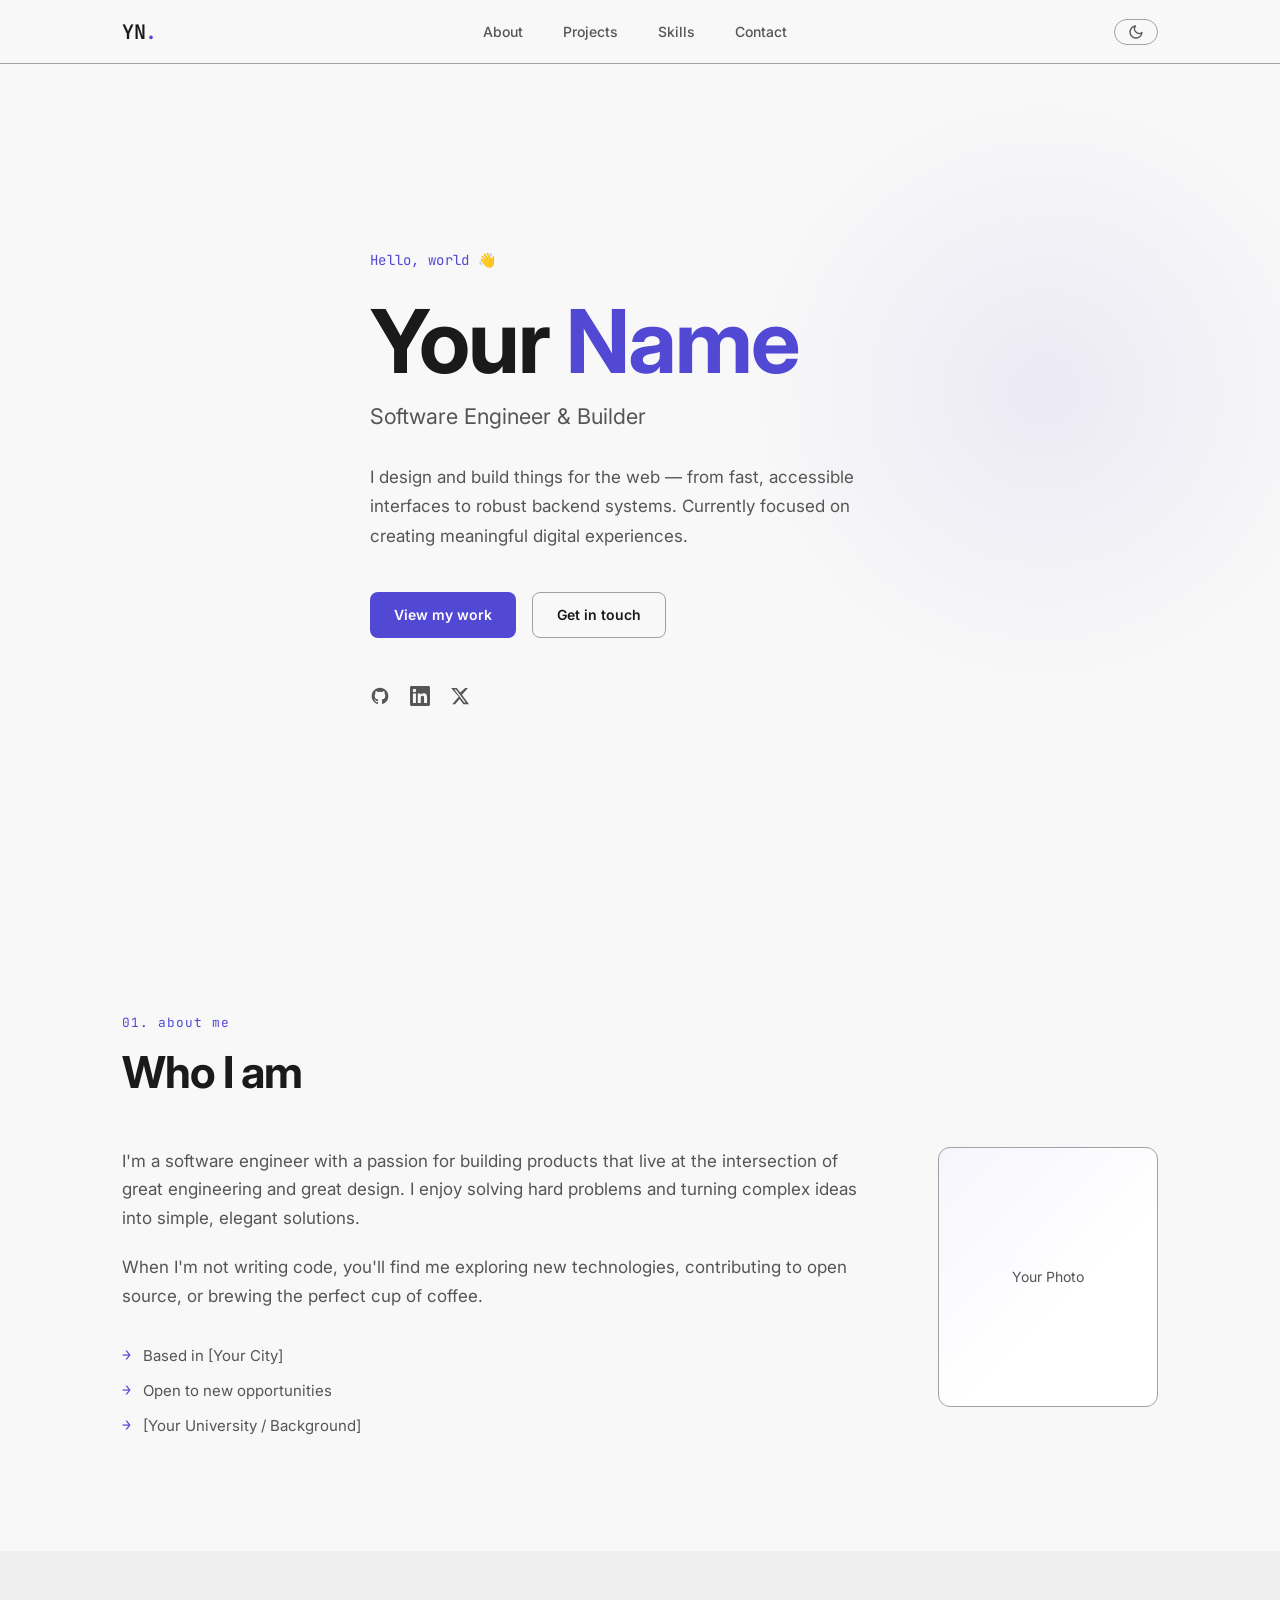
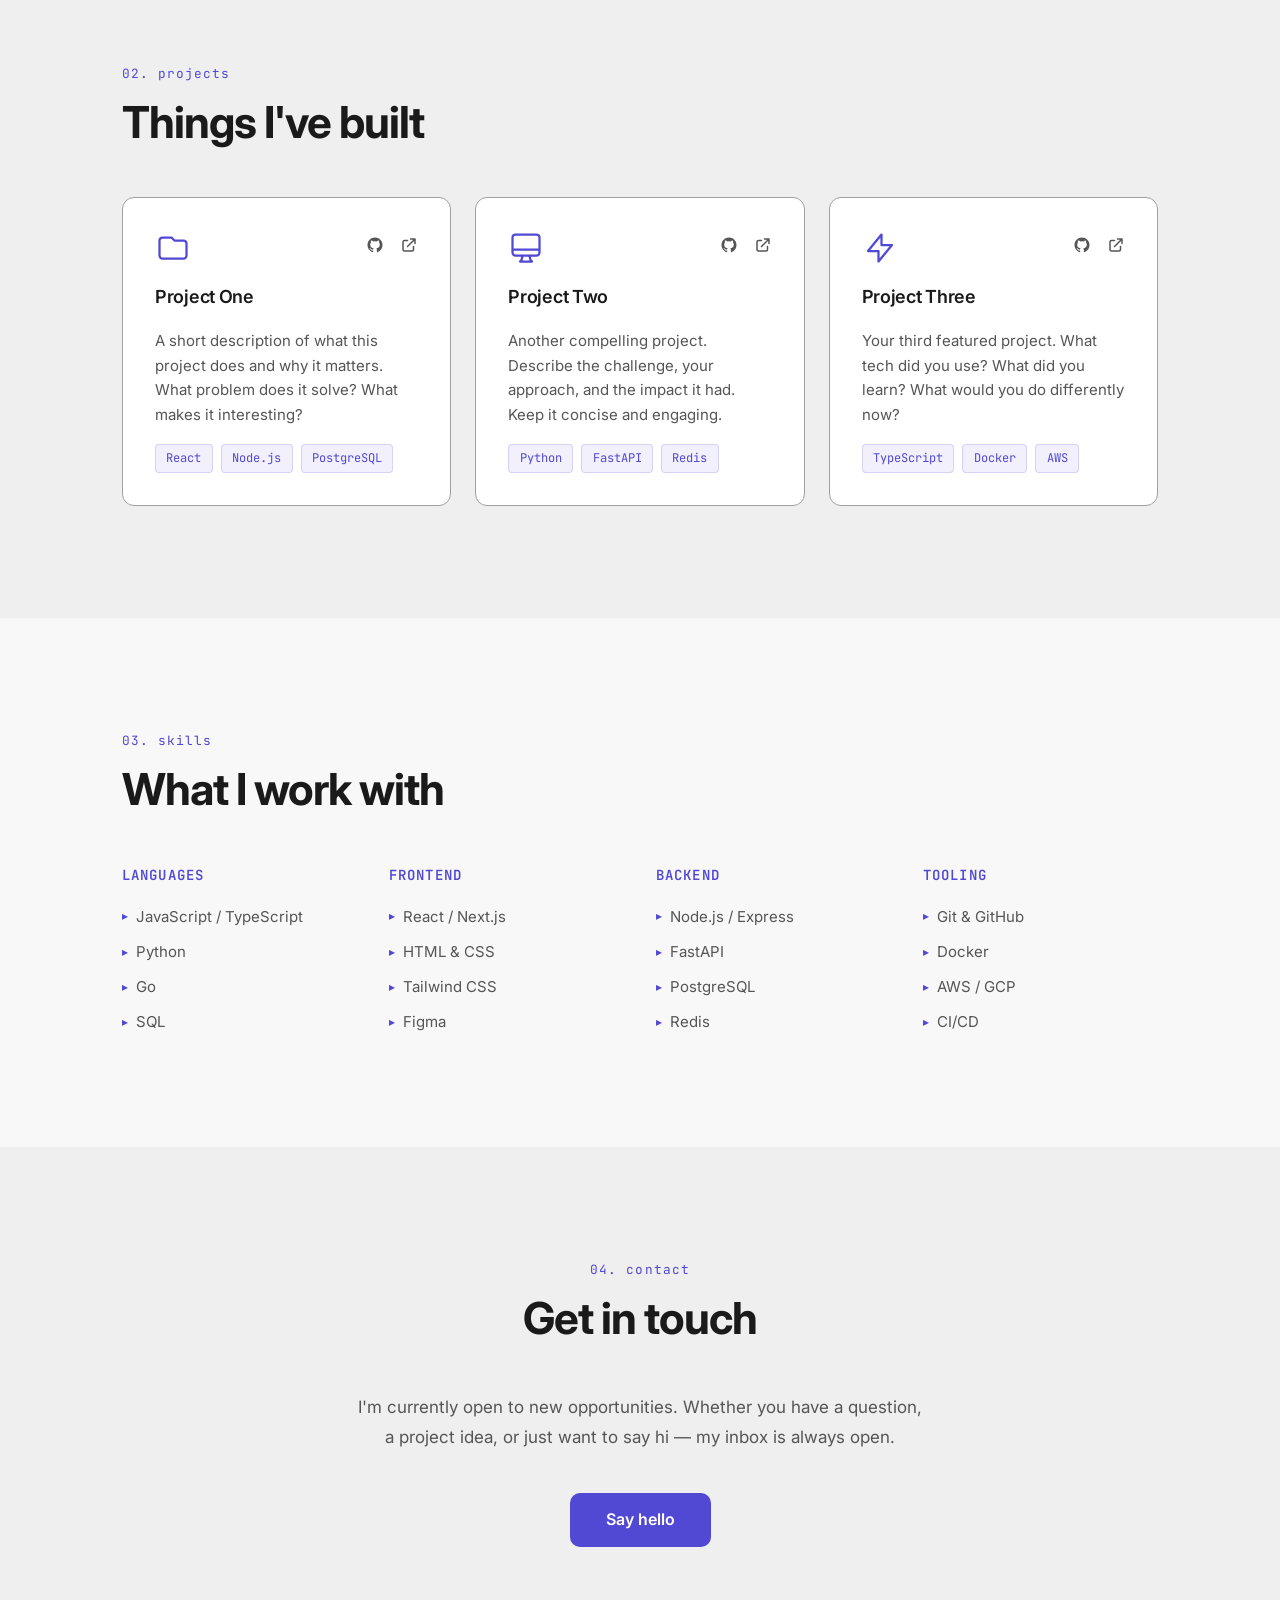
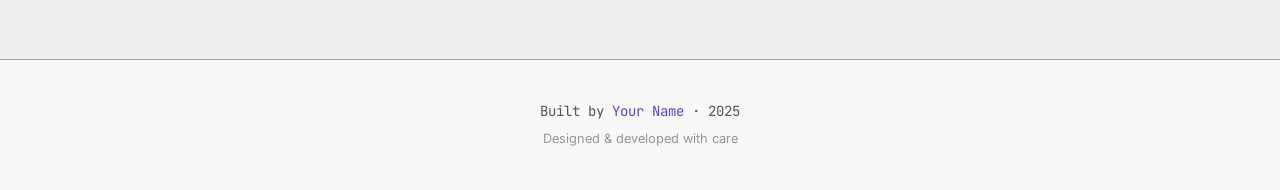
==== index.html @ ca1257da "1st commit dark lighth mode" ====
<!DOCTYPE html>
<html lang="en">
<head>
  <meta charset="UTF-8" />
  <meta name="viewport" content="width=device-width, initial-scale=1.0" />
  <title>Your Name — Portfolio</title>
  <link rel="preconnect" href="https://fonts.googleapis.com" />
  <link rel="preconnect" href="https://fonts.gstatic.com" crossorigin />
  <link href="https://fonts.googleapis.com/css2?family=Inter:wght@300;400;500;600;700&family=JetBrains+Mono:wght@400;500&display=swap" rel="stylesheet" />
  <script>
    (function() {
      var s = localStorage.getItem('theme');
      var p = s ? s : (window.matchMedia('(prefers-color-scheme: light)').matches ? 'light' : 'dark');
      if (p === 'light') document.documentElement.setAttribute('data-theme', 'light');
    })();
  </script>
  <link rel="stylesheet" href="style.css" />
</head>
<body>

  <!-- Navigation -->
  <nav class="nav">
    <div class="nav-inner">
      <a href="#" class="nav-logo">YN<span class="accent">.</span></a>
      <ul class="nav-links">
        <li><a href="#about">About</a></li>
        <li><a href="#projects">Projects</a></li>
        <li><a href="#skills">Skills</a></li>
        <li><a href="#contact">Contact</a></li>
      </ul>
      <button class="theme-toggle" id="theme-toggle" aria-label="Toggle color theme" aria-pressed="false">
        <svg class="icon-sun" viewBox="0 0 24 24" fill="none" stroke="currentColor" stroke-width="2" stroke-linecap="round" stroke-linejoin="round" aria-hidden="true">
          <circle cx="12" cy="12" r="5"/>
          <line x1="12" y1="1" x2="12" y2="3"/>
          <line x1="12" y1="21" x2="12" y2="23"/>
          <line x1="4.22" y1="4.22" x2="5.64" y2="5.64"/>
          <line x1="18.36" y1="18.36" x2="19.78" y2="19.78"/>
          <line x1="1" y1="12" x2="3" y2="12"/>
          <line x1="21" y1="12" x2="23" y2="12"/>
          <line x1="4.22" y1="19.78" x2="5.64" y2="18.36"/>
          <line x1="18.36" y1="5.64" x2="19.78" y2="4.22"/>
        </svg>
        <svg class="icon-moon" viewBox="0 0 24 24" fill="none" stroke="currentColor" stroke-width="2" stroke-linecap="round" stroke-linejoin="round" aria-hidden="true">
          <path d="M21 12.79A9 9 0 1 1 11.21 3 7 7 0 0 0 21 12.79z"/>
        </svg>
      </button>
      <button class="nav-toggle" aria-label="Toggle menu">
        <span></span><span></span><span></span>
      </button>
    </div>
  </nav>

  <!-- Hero -->
  <section class="hero" id="home">
    <div class="hero-inner">
      <p class="hero-tag mono">Hello, world 👋</p>
      <h1 class="hero-name">Your <span class="accent">Name</span></h1>
      <p class="hero-title">Software Engineer &amp; Builder</p>
      <p class="hero-desc">
        I design and build things for the web — from fast, accessible interfaces
        to robust backend systems. Currently focused on creating meaningful
        digital experiences.
      </p>
      <div class="hero-cta">
        <a href="#projects" class="btn btn-primary">View my work</a>
        <a href="#contact" class="btn btn-ghost">Get in touch</a>
      </div>
      <div class="hero-socials">
        <a href="#" aria-label="GitHub" class="social-link">
          <svg viewBox="0 0 24 24" fill="currentColor" width="20" height="20"><path d="M12 2C6.477 2 2 6.484 2 12.017c0 4.425 2.865 8.18 6.839 9.504.5.092.682-.217.682-.483 0-.237-.008-.868-.013-1.703-2.782.605-3.369-1.343-3.369-1.343-.454-1.158-1.11-1.466-1.11-1.466-.908-.62.069-.608.069-.608 1.003.07 1.531 1.032 1.531 1.032.892 1.53 2.341 1.088 2.91.832.092-.647.35-1.088.636-1.338-2.22-.253-4.555-1.113-4.555-4.951 0-1.093.39-1.988 1.029-2.688-.103-.253-.446-1.272.098-2.65 0 0 .84-.27 2.75 1.026A9.564 9.564 0 0 1 12 6.844a9.59 9.59 0 0 1 2.504.337c1.909-1.296 2.747-1.027 2.747-1.027.546 1.379.202 2.398.1 2.651.64.7 1.028 1.595 1.028 2.688 0 3.848-2.339 4.695-4.566 4.943.359.309.678.92.678 1.855 0 1.338-.012 2.419-.012 2.747 0 .268.18.58.688.482A10.02 10.02 0 0 0 22 12.017C22 6.484 17.522 2 12 2z"/></svg>
        </a>
        <a href="#" aria-label="LinkedIn" class="social-link">
          <svg viewBox="0 0 24 24" fill="currentColor" width="20" height="20"><path d="M20.447 20.452h-3.554v-5.569c0-1.328-.027-3.037-1.852-3.037-1.853 0-2.136 1.445-2.136 2.939v5.667H9.351V9h3.414v1.561h.046c.477-.9 1.637-1.85 3.37-1.85 3.601 0 4.267 2.37 4.267 5.455v6.286zM5.337 7.433a2.062 2.062 0 0 1-2.063-2.065 2.064 2.064 0 1 1 2.063 2.065zm1.782 13.019H3.555V9h3.564v11.452zM22.225 0H1.771C.792 0 0 .774 0 1.729v20.542C0 23.227.792 24 1.771 24h20.451C23.2 24 24 23.227 24 22.271V1.729C24 .774 23.2 0 22.222 0h.003z"/></svg>
        </a>
        <a href="#" aria-label="Twitter / X" class="social-link">
          <svg viewBox="0 0 24 24" fill="currentColor" width="20" height="20"><path d="M18.244 2.25h3.308l-7.227 8.26 8.502 11.24H16.17l-4.714-6.231-5.401 6.231H2.744l7.73-8.835L1.254 2.25H8.08l4.259 5.63 5.905-5.63zm-1.161 17.52h1.833L7.084 4.126H5.117z"/></svg>
        </a>
      </div>
    </div>
    <div class="hero-blob" aria-hidden="true"></div>
  </section>

  <!-- About -->
  <section class="section" id="about">
    <div class="container">
      <p class="section-tag mono">01. about me</p>
      <h2 class="section-title">Who I am</h2>
      <div class="about-grid">
        <div class="about-text">
          <p>
            I'm a software engineer with a passion for building products that
            live at the intersection of great engineering and great design.
            I enjoy solving hard problems and turning complex ideas into simple,
            elegant solutions.
          </p>
          <p>
            When I'm not writing code, you'll find me exploring new technologies,
            contributing to open source, or brewing the perfect cup of coffee.
          </p>
          <ul class="about-facts">
            <li><span class="accent mono">→</span> Based in [Your City]</li>
            <li><span class="accent mono">→</span> Open to new opportunities</li>
            <li><span class="accent mono">→</span> [Your University / Background]</li>
          </ul>
        </div>
        <div class="about-image-wrap">
          <div class="about-image-placeholder">
            <span>Your Photo</span>
          </div>
        </div>
      </div>
    </div>
  </section>

  <!-- Projects -->
  <section class="section section-alt" id="projects">
    <div class="container">
      <p class="section-tag mono">02. projects</p>
      <h2 class="section-title">Things I've built</h2>
      <div class="projects-grid">

        <article class="project-card">
          <div class="project-card-header">
            <svg class="project-icon" viewBox="0 0 24 24" fill="none" stroke="currentColor" stroke-width="1.5"><path stroke-linecap="round" stroke-linejoin="round" d="M3 7v10a2 2 0 002 2h14a2 2 0 002-2V9a2 2 0 00-2-2h-6l-2-2H5a2 2 0 00-2 2z"/></svg>
            <div class="project-links">
              <a href="#" aria-label="Source code" class="icon-link">
                <svg viewBox="0 0 24 24" fill="currentColor" width="18" height="18"><path d="M12 2C6.477 2 2 6.484 2 12.017c0 4.425 2.865 8.18 6.839 9.504.5.092.682-.217.682-.483 0-.237-.008-.868-.013-1.703-2.782.605-3.369-1.343-3.369-1.343-.454-1.158-1.11-1.466-1.11-1.466-.908-.62.069-.608.069-.608 1.003.07 1.531 1.032 1.531 1.032.892 1.53 2.341 1.088 2.91.832.092-.647.35-1.088.636-1.338-2.22-.253-4.555-1.113-4.555-4.951 0-1.093.39-1.988 1.029-2.688-.103-.253-.446-1.272.098-2.65 0 0 .84-.27 2.75 1.026A9.564 9.564 0 0 1 12 6.844a9.59 9.59 0 0 1 2.504.337c1.909-1.296 2.747-1.027 2.747-1.027.546 1.379.202 2.398.1 2.651.64.7 1.028 1.595 1.028 2.688 0 3.848-2.339 4.695-4.566 4.943.359.309.678.92.678 1.855 0 1.338-.012 2.419-.012 2.747 0 .268.18.58.688.482A10.02 10.02 0 0 0 22 12.017C22 6.484 17.522 2 12 2z"/></svg>
              </a>
              <a href="#" aria-label="Live demo" class="icon-link">
                <svg viewBox="0 0 24 24" fill="none" stroke="currentColor" stroke-width="2" width="18" height="18"><path stroke-linecap="round" stroke-linejoin="round" d="M10 6H6a2 2 0 00-2 2v10a2 2 0 002 2h10a2 2 0 002-2v-4M14 4h6m0 0v6m0-6L10 14"/></svg>
              </a>
            </div>
          </div>
          <h3 class="project-title">Project One</h3>
          <p class="project-desc">
            A short description of what this project does and why it matters.
            What problem does it solve? What makes it interesting?
          </p>
          <ul class="project-tags">
            <li>React</li><li>Node.js</li><li>PostgreSQL</li>
          </ul>
        </article>

        <article class="project-card">
          <div class="project-card-header">
            <svg class="project-icon" viewBox="0 0 24 24" fill="none" stroke="currentColor" stroke-width="1.5"><path stroke-linecap="round" stroke-linejoin="round" d="M9.75 17L9 20l-1 1h8l-1-1-.75-3M3 13h18M5 17h14a2 2 0 002-2V5a2 2 0 00-2-2H5a2 2 0 00-2 2v10a2 2 0 002 2z"/></svg>
            <div class="project-links">
              <a href="#" aria-label="Source code" class="icon-link">
                <svg viewBox="0 0 24 24" fill="currentColor" width="18" height="18"><path d="M12 2C6.477 2 2 6.484 2 12.017c0 4.425 2.865 8.18 6.839 9.504.5.092.682-.217.682-.483 0-.237-.008-.868-.013-1.703-2.782.605-3.369-1.343-3.369-1.343-.454-1.158-1.11-1.466-1.11-1.466-.908-.62.069-.608.069-.608 1.003.07 1.531 1.032 1.531 1.032.892 1.53 2.341 1.088 2.91.832.092-.647.35-1.088.636-1.338-2.22-.253-4.555-1.113-4.555-4.951 0-1.093.39-1.988 1.029-2.688-.103-.253-.446-1.272.098-2.65 0 0 .84-.27 2.75 1.026A9.564 9.564 0 0 1 12 6.844a9.59 9.59 0 0 1 2.504.337c1.909-1.296 2.747-1.027 2.747-1.027.546 1.379.202 2.398.1 2.651.64.7 1.028 1.595 1.028 2.688 0 3.848-2.339 4.695-4.566 4.943.359.309.678.92.678 1.855 0 1.338-.012 2.419-.012 2.747 0 .268.18.58.688.482A10.02 10.02 0 0 0 22 12.017C22 6.484 17.522 2 12 2z"/></svg>
              </a>
              <a href="#" aria-label="Live demo" class="icon-link">
                <svg viewBox="0 0 24 24" fill="none" stroke="currentColor" stroke-width="2" width="18" height="18"><path stroke-linecap="round" stroke-linejoin="round" d="M10 6H6a2 2 0 00-2 2v10a2 2 0 002 2h10a2 2 0 002-2v-4M14 4h6m0 0v6m0-6L10 14"/></svg>
              </a>
            </div>
          </div>
          <h3 class="project-title">Project Two</h3>
          <p class="project-desc">
            Another compelling project. Describe the challenge, your approach,
            and the impact it had. Keep it concise and engaging.
          </p>
          <ul class="project-tags">
            <li>Python</li><li>FastAPI</li><li>Redis</li>
          </ul>
        </article>

        <article class="project-card">
          <div class="project-card-header">
            <svg class="project-icon" viewBox="0 0 24 24" fill="none" stroke="currentColor" stroke-width="1.5"><path stroke-linecap="round" stroke-linejoin="round" d="M13 10V3L4 14h7v7l9-11h-7z"/></svg>
            <div class="project-links">
              <a href="#" aria-label="Source code" class="icon-link">
                <svg viewBox="0 0 24 24" fill="currentColor" width="18" height="18"><path d="M12 2C6.477 2 2 6.484 2 12.017c0 4.425 2.865 8.18 6.839 9.504.5.092.682-.217.682-.483 0-.237-.008-.868-.013-1.703-2.782.605-3.369-1.343-3.369-1.343-.454-1.158-1.11-1.466-1.11-1.466-.908-.62.069-.608.069-.608 1.003.07 1.531 1.032 1.531 1.032.892 1.53 2.341 1.088 2.91.832.092-.647.35-1.088.636-1.338-2.22-.253-4.555-1.113-4.555-4.951 0-1.093.39-1.988 1.029-2.688-.103-.253-.446-1.272.098-2.65 0 0 .84-.27 2.75 1.026A9.564 9.564 0 0 1 12 6.844a9.59 9.59 0 0 1 2.504.337c1.909-1.296 2.747-1.027 2.747-1.027.546 1.379.202 2.398.1 2.651.64.7 1.028 1.595 1.028 2.688 0 3.848-2.339 4.695-4.566 4.943.359.309.678.92.678 1.855 0 1.338-.012 2.419-.012 2.747 0 .268.18.58.688.482A10.02 10.02 0 0 0 22 12.017C22 6.484 17.522 2 12 2z"/></svg>
              </a>
              <a href="#" aria-label="Live demo" class="icon-link">
                <svg viewBox="0 0 24 24" fill="none" stroke="currentColor" stroke-width="2" width="18" height="18"><path stroke-linecap="round" stroke-linejoin="round" d="M10 6H6a2 2 0 00-2 2v10a2 2 0 002 2h10a2 2 0 002-2v-4M14 4h6m0 0v6m0-6L10 14"/></svg>
              </a>
            </div>
          </div>
          <h3 class="project-title">Project Three</h3>
          <p class="project-desc">
            Your third featured project. What tech did you use? What did you
            learn? What would you do differently now?
          </p>
          <ul class="project-tags">
            <li>TypeScript</li><li>Docker</li><li>AWS</li>
          </ul>
        </article>

      </div>
    </div>
  </section>

  <!-- Skills -->
  <section class="section" id="skills">
    <div class="container">
      <p class="section-tag mono">03. skills</p>
      <h2 class="section-title">What I work with</h2>
      <div class="skills-grid">
        <div class="skill-group">
          <h3 class="skill-group-title">Languages</h3>
          <ul class="skill-list">
            <li>JavaScript / TypeScript</li>
            <li>Python</li>
            <li>Go</li>
            <li>SQL</li>
          </ul>
        </div>
        <div class="skill-group">
          <h3 class="skill-group-title">Frontend</h3>
          <ul class="skill-list">
            <li>React / Next.js</li>
            <li>HTML &amp; CSS</li>
            <li>Tailwind CSS</li>
            <li>Figma</li>
          </ul>
        </div>
        <div class="skill-group">
          <h3 class="skill-group-title">Backend</h3>
          <ul class="skill-list">
            <li>Node.js / Express</li>
            <li>FastAPI</li>
            <li>PostgreSQL</li>
            <li>Redis</li>
          </ul>
        </div>
        <div class="skill-group">
          <h3 class="skill-group-title">Tooling</h3>
          <ul class="skill-list">
            <li>Git &amp; GitHub</li>
            <li>Docker</li>
            <li>AWS / GCP</li>
            <li>CI/CD</li>
          </ul>
        </div>
      </div>
    </div>
  </section>

  <!-- Contact -->
  <section class="section section-alt" id="contact">
    <div class="container container-narrow">
      <p class="section-tag mono">04. contact</p>
      <h2 class="section-title">Get in touch</h2>
      <p class="contact-intro">
        I'm currently open to new opportunities. Whether you have a question,
        a project idea, or just want to say hi — my inbox is always open.
      </p>
      <a href="mailto:your@email.com" class="btn btn-primary btn-large">Say hello</a>
    </div>
  </section>

  <!-- Footer -->
  <footer class="footer">
    <p class="mono">Built by <span class="accent">Your Name</span> · 2025</p>
    <p class="footer-sub">Designed &amp; developed with care</p>
  </footer>

  <script src="script.js"></script>
</body>
</html>
---- style.css ----
/* === Reset & Base === */
*, *::before, *::after { box-sizing: border-box; margin: 0; padding: 0; }

:root {
  --bg: #0a0a0a;
  --bg-alt: #111111;
  --bg-card: #161616;
  --border: #222222;
  --text: #e8e8e8;
  --text-muted: #888888;
  --accent: #6c63ff;
  --accent-hover: #7c72ff;
  --font-sans: 'Inter', system-ui, sans-serif;
  --font-mono: 'JetBrains Mono', 'Fira Code', monospace;
  --nav-h: 64px;
  --radius: 12px;
  --transition: 0.2s ease;
  --nav-bg-blur:        rgba(10, 10, 10, 0.85);
  --blob-fill:          rgba(108, 99, 255, 0.12);
  --card-shadow:        rgba(108, 99, 255, 0.15);
  --card-shadow-strong: rgba(108, 99, 255, 0.30);
  --tag-bg:             rgba(108, 99, 255, 0.10);
  --tag-border:         rgba(108, 99, 255, 0.20);
  --img-overlay:        rgba(108, 99, 255, 0.08);
}

[data-theme="light"] {
  --bg:               #f8f8f8;
  --bg-alt:           #efefef;
  --bg-card:          #ffffff;
  --border:           #a0a0a0;
  --text:             #1a1a1a;
  --text-muted:       #555555;
  --accent:           #5148d4;
  --accent-hover:     #4139b8;
  --nav-bg-blur:        rgba(248, 248, 248, 0.90);
  --blob-fill:          rgba(81, 72, 212, 0.08);
  --card-shadow:        rgba(81, 72, 212, 0.12);
  --card-shadow-strong: rgba(81, 72, 212, 0.20);
  --tag-bg:             rgba(81, 72, 212, 0.08);
  --tag-border:         rgba(81, 72, 212, 0.18);
  --img-overlay:        rgba(81, 72, 212, 0.05);
}

html { scroll-behavior: smooth; }

body {
  background: var(--bg);
  color: var(--text);
  font-family: var(--font-sans);
  font-size: 16px;
  line-height: 1.7;
  -webkit-font-smoothing: antialiased;
}

a { color: inherit; text-decoration: none; }
ul { list-style: none; }

/* === Utilities === */
.mono { font-family: var(--font-mono); }
.accent { color: var(--accent); }

.container {
  max-width: 1100px;
  margin: 0 auto;
  padding: 0 2rem;
}

.container-narrow {
  max-width: 640px;
  margin: 0 auto;
  padding: 0 2rem;
  text-align: center;
}

/* === Navigation === */
.nav {
  position: fixed;
  top: 0; left: 0; right: 0;
  height: var(--nav-h);
  z-index: 100;
  background: var(--nav-bg-blur);
  backdrop-filter: blur(12px);
  border-bottom: 1px solid var(--border);
}

.nav-inner {
  max-width: 1100px;
  margin: 0 auto;
  padding: 0 2rem;
  height: 100%;
  display: flex;
  align-items: center;
  justify-content: space-between;
}

.nav-logo {
  font-family: var(--font-mono);
  font-size: 1.25rem;
  font-weight: 600;
  letter-spacing: -0.5px;
}

.nav-links {
  display: flex;
  gap: 2.5rem;
}

.nav-links a {
  font-size: 0.875rem;
  color: var(--text-muted);
  transition: color var(--transition);
  font-weight: 500;
}

.nav-links a:hover { color: var(--text); }

.nav-toggle {
  display: none;
  flex-direction: column;
  gap: 5px;
  background: none;
  border: none;
  cursor: pointer;
  padding: 4px;
}

.nav-toggle span {
  display: block;
  width: 22px;
  height: 2px;
  background: var(--text);
  border-radius: 2px;
  transition: var(--transition);
}

/* === Theme Toggle === */
.theme-toggle {
  background: none;
  border: 1px solid var(--border);
  border-radius: 20px;
  cursor: pointer;
  width: 44px;
  height: 26px;
  padding: 0;
  flex-shrink: 0;
  display: flex;
  align-items: center;
  justify-content: center;
  color: var(--text-muted);
  transition: border-color var(--transition), color var(--transition);
}

.theme-toggle:hover { border-color: var(--accent); color: var(--accent); }

.theme-toggle svg { width: 16px; height: 16px; pointer-events: none; }

.theme-toggle .icon-sun  { display: block; }
.theme-toggle .icon-moon { display: none;  }

[data-theme="light"] .theme-toggle .icon-sun  { display: none;  }
[data-theme="light"] .theme-toggle .icon-moon { display: block; }

/* === Buttons === */
.btn {
  display: inline-flex;
  align-items: center;
  gap: 8px;
  padding: 0.65rem 1.5rem;
  border-radius: 8px;
  font-size: 0.875rem;
  font-weight: 600;
  transition: all var(--transition);
  cursor: pointer;
  border: none;
}

.btn-primary {
  background: var(--accent);
  color: #fff;
}

.btn-primary:hover {
  background: var(--accent-hover);
  transform: translateY(-1px);
  box-shadow: 0 8px 24px var(--card-shadow-strong);
}

.btn-ghost {
  background: transparent;
  color: var(--text);
  border: 1px solid var(--border);
}

.btn-ghost:hover {
  border-color: var(--accent);
  color: var(--accent);
}

.btn-large {
  padding: 0.85rem 2.25rem;
  font-size: 1rem;
  border-radius: 10px;
}

/* === Hero === */
.hero {
  min-height: 100vh;
  display: flex;
  align-items: center;
  padding-top: var(--nav-h);
  position: relative;
  overflow: hidden;
}

.hero-inner {
  max-width: 1100px;
  margin: 0 auto;
  padding: 6rem 2rem;
  position: relative;
  z-index: 1;
}

.hero-tag {
  font-size: 0.875rem;
  color: var(--accent);
  margin-bottom: 1.25rem;
  letter-spacing: 0.02em;
}

.hero-name {
  font-size: clamp(2.75rem, 7vw, 5.5rem);
  font-weight: 700;
  line-height: 1.1;
  letter-spacing: -2px;
  margin-bottom: 0.5rem;
}

.hero-title {
  font-size: clamp(1rem, 2.5vw, 1.35rem);
  color: var(--text-muted);
  font-weight: 400;
  margin-bottom: 1.75rem;
}

.hero-desc {
  max-width: 540px;
  color: var(--text-muted);
  font-size: 1.0625rem;
  line-height: 1.75;
  margin-bottom: 2.5rem;
}

.hero-cta {
  display: flex;
  gap: 1rem;
  flex-wrap: wrap;
  margin-bottom: 3rem;
}

.hero-socials {
  display: flex;
  gap: 1.25rem;
}

.social-link {
  color: var(--text-muted);
  transition: color var(--transition), transform var(--transition);
}

.social-link:hover {
  color: var(--accent);
  transform: translateY(-2px);
}

.hero-blob {
  position: absolute;
  top: 10%;
  right: -5%;
  width: 600px;
  height: 600px;
  background: radial-gradient(circle at center, var(--blob-fill) 0%, transparent 70%);
  border-radius: 50%;
  pointer-events: none;
  animation: pulse 6s ease-in-out infinite;
}

@keyframes pulse {
  0%, 100% { transform: scale(1); opacity: 1; }
  50% { transform: scale(1.05); opacity: 0.7; }
}

/* === Sections === */
.section {
  padding: 7rem 0;
}

.section-alt {
  background: var(--bg-alt);
}

.section-tag {
  font-size: 0.8rem;
  color: var(--accent);
  letter-spacing: 0.08em;
  text-transform: lowercase;
  margin-bottom: 0.75rem;
}

.section-title {
  font-size: clamp(1.75rem, 4vw, 2.75rem);
  font-weight: 700;
  letter-spacing: -1px;
  margin-bottom: 3rem;
  line-height: 1.2;
}

/* === About === */
.about-grid {
  display: grid;
  grid-template-columns: 1fr auto;
  gap: 4rem;
  align-items: start;
}

.about-text p {
  color: var(--text-muted);
  margin-bottom: 1.25rem;
  font-size: 1.0625rem;
}

.about-facts {
  margin-top: 2rem;
  display: flex;
  flex-direction: column;
  gap: 0.6rem;
}

.about-facts li {
  font-size: 0.9375rem;
  color: var(--text-muted);
  display: flex;
  align-items: center;
  gap: 0.75rem;
}

.about-image-wrap {
  flex-shrink: 0;
}

.about-image-placeholder {
  width: 220px;
  height: 260px;
  background: var(--bg-card);
  border: 1px solid var(--border);
  border-radius: var(--radius);
  display: flex;
  align-items: center;
  justify-content: center;
  color: var(--text-muted);
  font-size: 0.875rem;
  position: relative;
  overflow: hidden;
}

.about-image-placeholder::before {
  content: '';
  position: absolute;
  inset: 0;
  background: linear-gradient(135deg, var(--img-overlay) 0%, transparent 60%);
}

/* === Projects === */
.projects-grid {
  display: grid;
  grid-template-columns: repeat(auto-fill, minmax(300px, 1fr));
  gap: 1.5rem;
}

.project-card {
  background: var(--bg-card);
  border: 1px solid var(--border);
  border-radius: var(--radius);
  padding: 2rem;
  display: flex;
  flex-direction: column;
  gap: 1rem;
  transition: border-color var(--transition), transform var(--transition), box-shadow var(--transition);
}

.project-card:hover {
  border-color: var(--accent);
  transform: translateY(-4px);
  box-shadow: 0 12px 32px var(--card-shadow);
}

.project-card-header {
  display: flex;
  align-items: center;
  justify-content: space-between;
}

.project-icon {
  width: 36px;
  height: 36px;
  color: var(--accent);
  stroke-width: 1.5;
}

.project-links {
  display: flex;
  gap: 1rem;
}

.icon-link {
  color: var(--text-muted);
  transition: color var(--transition);
}

.icon-link:hover { color: var(--accent); }

.project-title {
  font-size: 1.125rem;
  font-weight: 600;
  letter-spacing: -0.3px;
}

.project-desc {
  color: var(--text-muted);
  font-size: 0.9375rem;
  line-height: 1.65;
  flex: 1;
}

.project-tags {
  display: flex;
  flex-wrap: wrap;
  gap: 0.5rem;
  margin-top: auto;
}

.project-tags li {
  font-family: var(--font-mono);
  font-size: 0.75rem;
  color: var(--accent);
  background: var(--tag-bg);
  border: 1px solid var(--tag-border);
  padding: 0.2rem 0.65rem;
  border-radius: 4px;
}

/* === Skills === */
.skills-grid {
  display: grid;
  grid-template-columns: repeat(auto-fill, minmax(200px, 1fr));
  gap: 2rem;
}

.skill-group-title {
  font-size: 0.875rem;
  font-weight: 600;
  color: var(--accent);
  text-transform: uppercase;
  letter-spacing: 0.08em;
  margin-bottom: 1rem;
  font-family: var(--font-mono);
}

.skill-list {
  display: flex;
  flex-direction: column;
  gap: 0.6rem;
}

.skill-list li {
  color: var(--text-muted);
  font-size: 0.9375rem;
  display: flex;
  align-items: center;
  gap: 0.5rem;
}

.skill-list li::before {
  content: '▸';
  color: var(--accent);
  font-size: 0.75rem;
}

/* === Contact === */
.contact-intro {
  color: var(--text-muted);
  font-size: 1.0625rem;
  margin-bottom: 2.5rem;
  line-height: 1.75;
}

/* === Footer === */
.footer {
  padding: 2.5rem;
  text-align: center;
  border-top: 1px solid var(--border);
}

.footer p {
  color: var(--text-muted);
  font-size: 0.875rem;
}

.footer-sub {
  font-size: 0.8rem !important;
  margin-top: 0.25rem;
  opacity: 0.6;
}

/* === Responsive === */
@media (max-width: 768px) {
  .nav-links { display: none; }
  .nav-toggle { display: flex; }
  .theme-toggle { margin-right: 0.5rem; }

  .about-grid {
    grid-template-columns: 1fr;
  }

  .about-image-wrap {
    order: -1;
  }

  .about-image-placeholder {
    width: 160px;
    height: 200px;
  }

  .hero-inner {
    padding: 4rem 1.5rem 5rem;
  }

  .section {
    padding: 5rem 0;
  }
}

@media (max-width: 480px) {
  .projects-grid {
    grid-template-columns: 1fr;
  }

  .skills-grid {
    grid-template-columns: 1fr 1fr;
  }
}

/* === Scroll animations === */
.fade-in {
  opacity: 0;
  transform: translateY(20px);
  transition: opacity 0.6s ease, transform 0.6s ease;
}

.fade-in.visible {
  opacity: 1;
  transform: none;
}
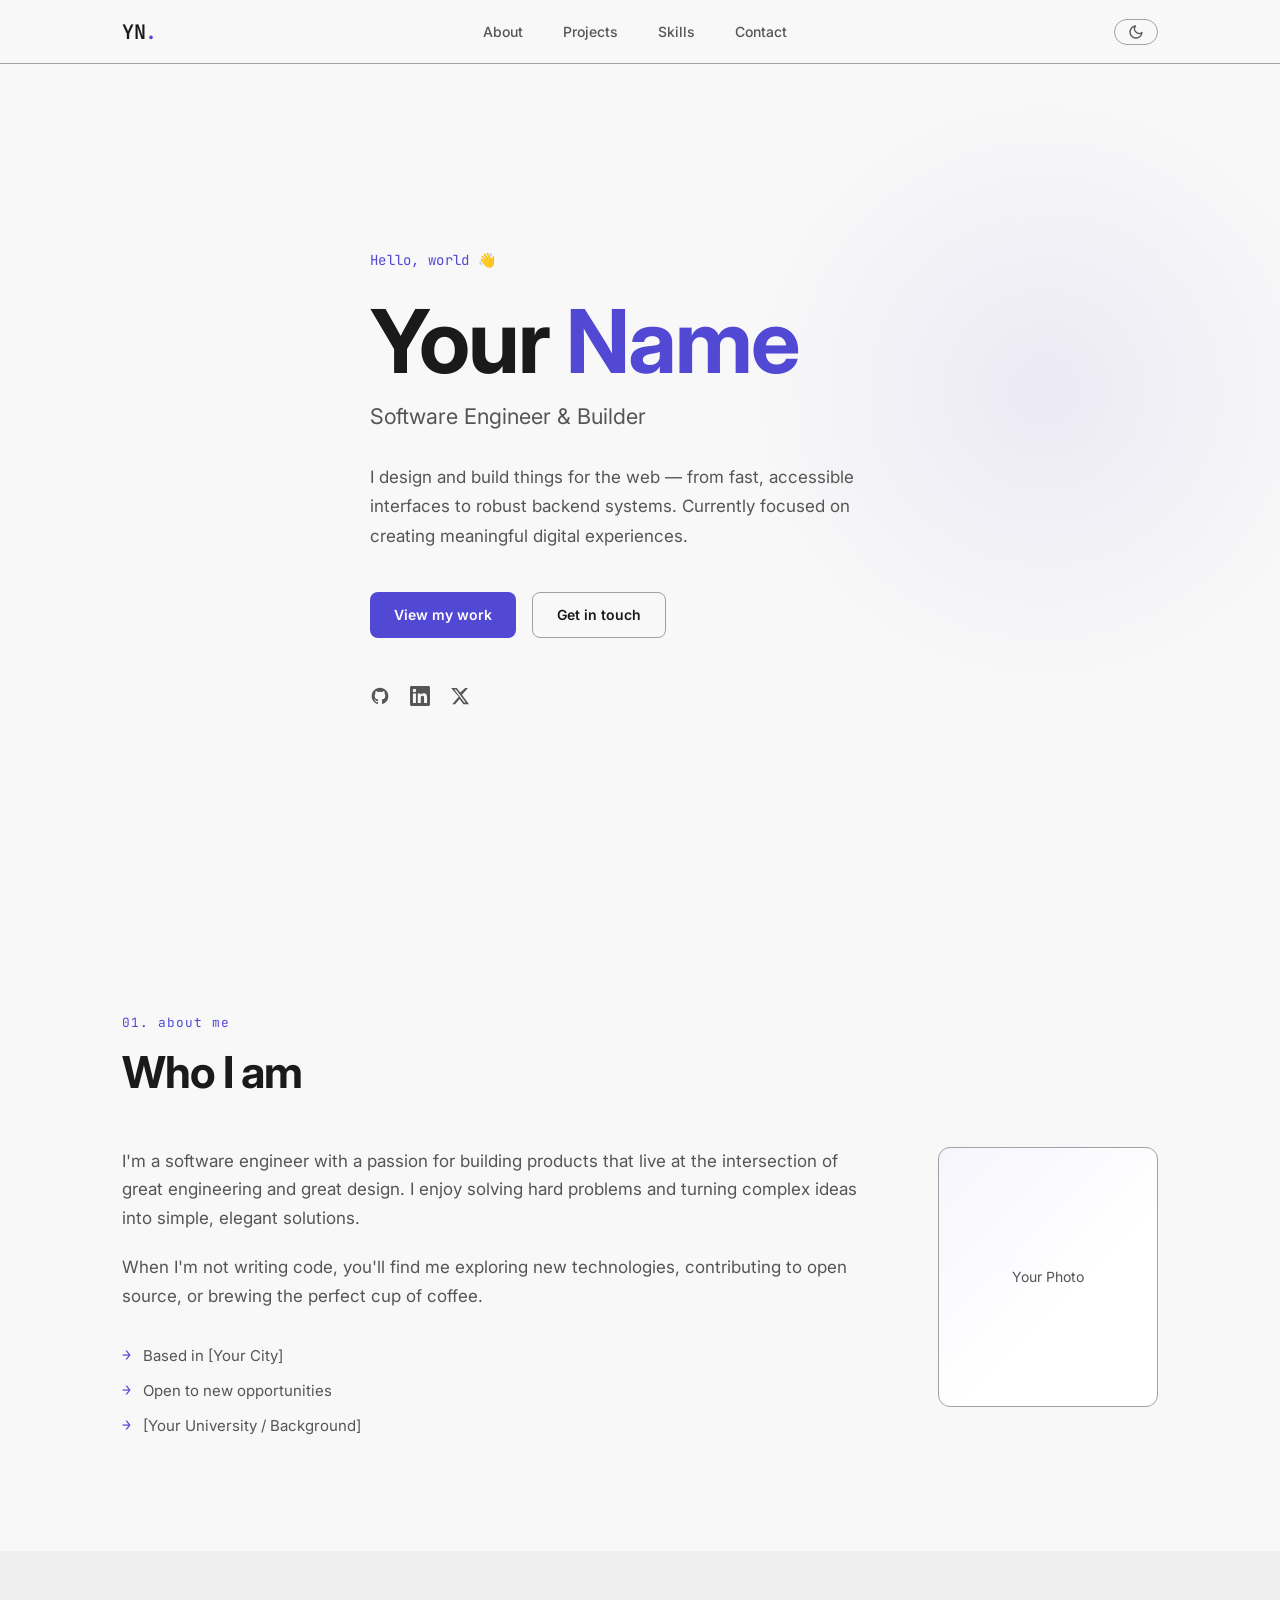
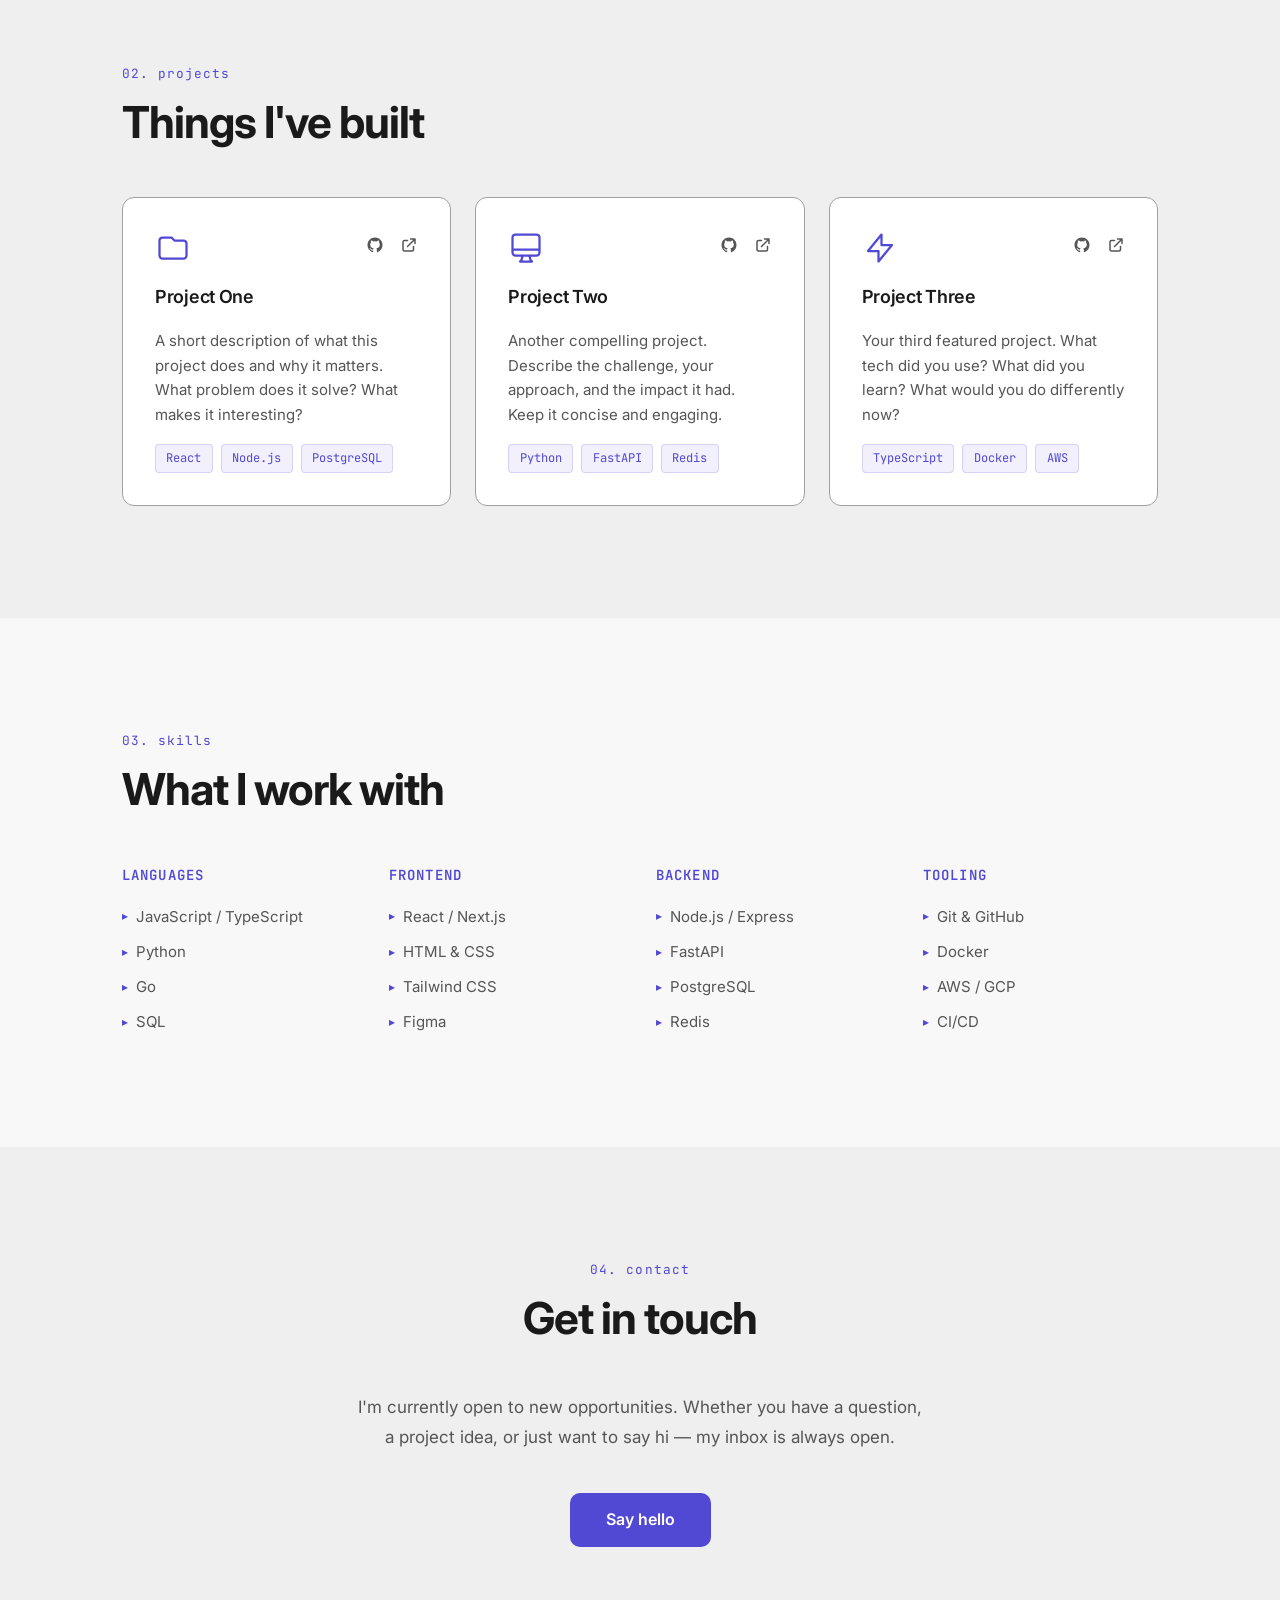
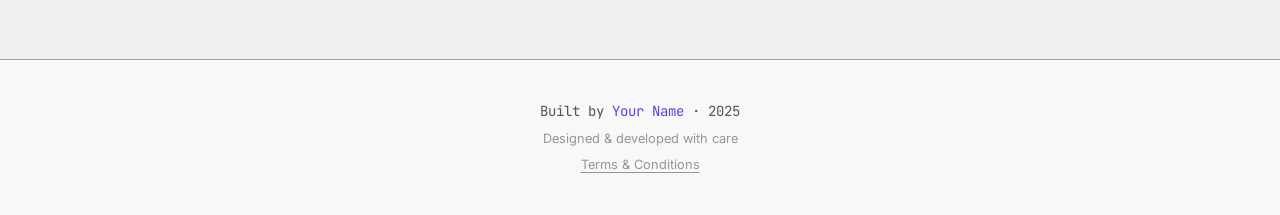
==== commit 4ad1cdf9: "added terms and conditions page" ====
--- a/index.html
+++ b/index.html
@@ -252,6 +252,7 @@
   <footer class="footer">
     <p class="mono">Built by <span class="accent">Your Name</span> · 2025</p>
     <p class="footer-sub">Designed &amp; developed with care</p>
+    <p class="footer-sub"><a href="terms.html" style="color:var(--text-muted);text-decoration:underline;text-underline-offset:3px;">Terms &amp; Conditions</a></p>
   </footer>
 
   <script src="script.js"></script>
